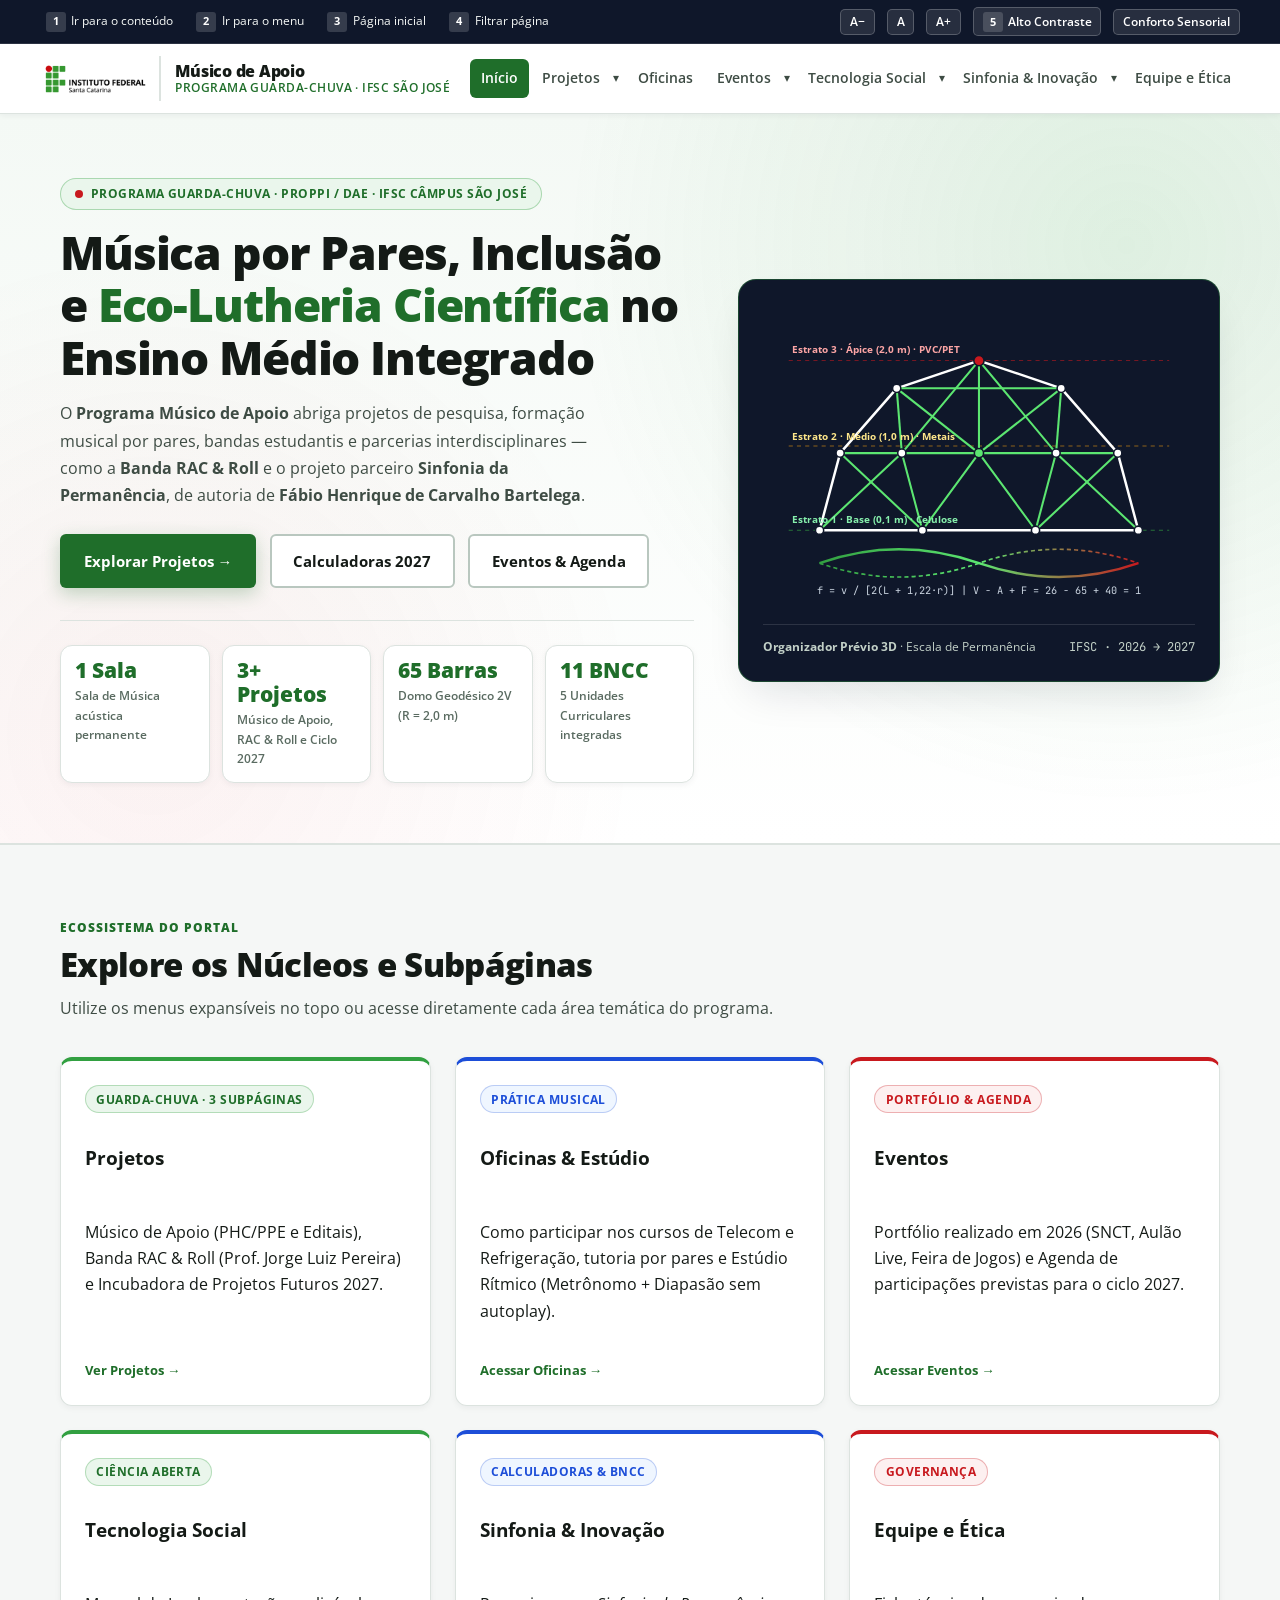
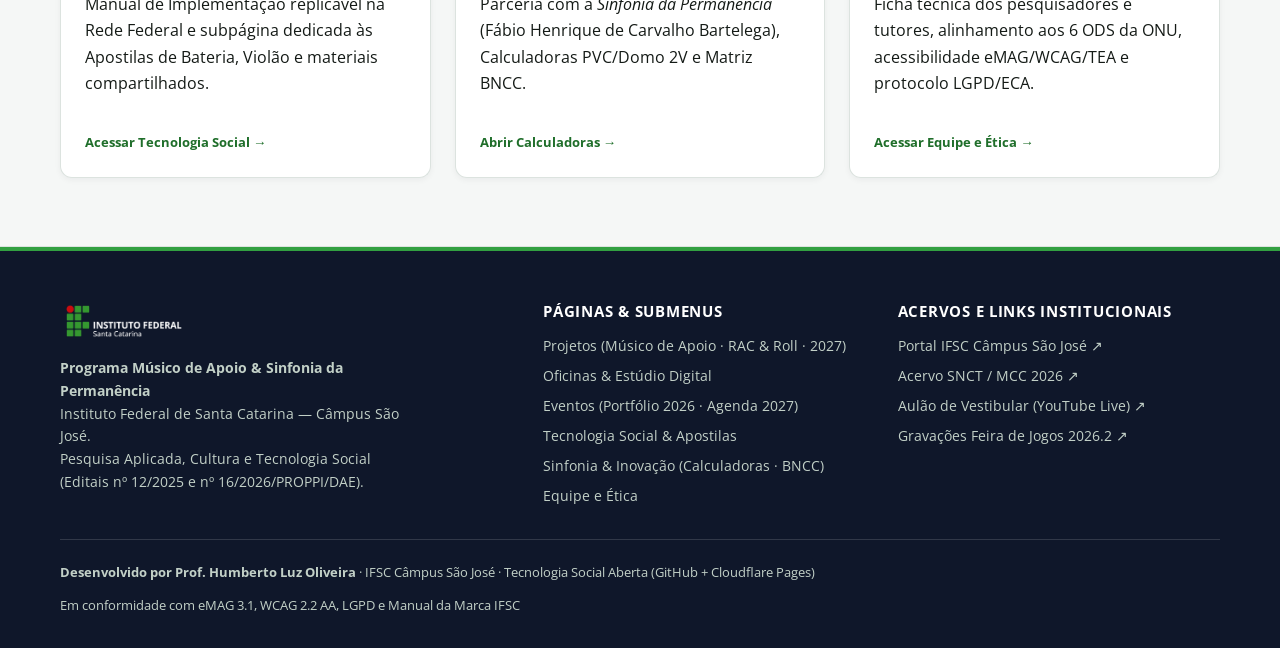
==== index.html @ 7d4e24f7 "feat: versao inicial v3.1 do portal Programa Musico de Apoio e Sinfonia da Permanencia (12 paginas)" ====
<!DOCTYPE html>
<html lang="pt-BR">
<head>
  <meta charset="UTF-8">
  <meta name="viewport" content="width=device-width, initial-scale=1.0">
  <title>Início | Programa Músico de Apoio — IFSC São José</title>
  <meta name="description" content="Portal guarda-chuva do Programa Músico de Apoio, Banda RAC & Roll e Sinfonia da Permanência — IFSC Câmpus São José.">
  <link rel="preconnect" href="https://fonts.googleapis.com">
  <link rel="preconnect" href="https://fonts.gstatic.com" crossorigin>
  <link href="https://fonts.googleapis.com/css2?family=JetBrains+Mono:wght@500;700&family=Open+Sans:wght@400;600;700;800&display=swap" rel="stylesheet">
  <link rel="stylesheet" href="assets/css/style.css">
</head>
<body>

  <!-- BARRA DE ACESSIBILIDADE GOVERNAMENTAL (eMAG 3.1 / WCAG 2.2 AA / TEA) -->
  <div class="a11y-bar" role="region" aria-label="Barra de acessibilidade">
    <div class="container a11y-bar__inner">
      <ul class="a11y-shortcuts">
        <li><a href="#conteudo-principal" accesskey="1"><span class="a11y-key">1</span> Ir para o conteúdo</a></li>
        <li><a href="#menu-principal" accesskey="2"><span class="a11y-key">2</span> Ir para o menu</a></li>
        <li><a href="index.html" accesskey="3"><span class="a11y-key">3</span> Página inicial</a></li>
        <li><a href="#search-drawer" id="trigger-search" accesskey="4"><span class="a11y-key">4</span> Filtrar página</a></li>
      </ul>
      <div class="a11y-controls" role="group" aria-label="Controles visuais e sensoriais">
        <button type="button" class="a11y-btn" id="btn-font-dec" title="Diminuir tamanho da fonte" aria-label="Diminuir tamanho da fonte">A−</button>
        <button type="button" class="a11y-btn" id="btn-font-reset" title="Restaurar tamanho padrão da fonte" aria-label="Restaurar tamanho da fonte">A</button>
        <button type="button" class="a11y-btn" id="btn-font-inc" title="Aumentar tamanho da fonte" aria-label="Aumentar tamanho da fonte">A+</button>
        <button type="button" class="a11y-btn" id="btn-contrast" accesskey="5" aria-pressed="false" title="Alternar modo de alto contraste (Alt + 5)">
          <span class="a11y-key">5</span> Alto Contraste
        </button>
        <button type="button" class="a11y-btn" id="btn-motion" aria-pressed="false" title="Reduzir animações para conforto sensorial">
          Conforto Sensorial
        </button>
      </div>
    </div>
  </div>

  <!-- CABEÇALHO INSTITUCIONAL & MENU PRINCIPAL EXPANSÍVEL -->
  <header class="site-header" role="banner">
    <div class="container site-header__inner">
      <a href="index.html" class="brand-group" aria-label="IFSC Câmpus São José — Início do Portal Músico de Apoio">
        <div class="brand-logo-wrap">
          <img src="assets/img/ifsc-horizontal-cor.png" alt="Instituto Federal de Santa Catarina — IFSC" class="brand-logo logo-light" width="111" height="38">
          <img src="assets/img/ifsc-horizontal-branco.png" alt="Instituto Federal de Santa Catarina — IFSC" class="brand-logo logo-dark" width="111" height="38">
        </div>
        <div class="brand-text">
          <span class="brand-title">Músico de Apoio</span>
          <span class="brand-subtitle">Programa Guarda-Chuva · IFSC São José</span>
        </div>
      </a>

      <button type="button" class="nav-toggle" id="nav-toggle" aria-expanded="false" aria-controls="menu-principal">
        ☰ Menu
      </button>

      <nav class="main-nav" id="menu-principal" aria-label="Navegação principal do portal">
        <ul class="nav-list">
          <li class="nav-item"><a class="nav-link active" href="index.html" aria-current="page">Início</a></li>
          <li class="nav-item nav-item--has-sub">
            <a class="nav-link" href="projeto.html">Projetos</a>
            <button type="button" class="nav-caret-btn" aria-expanded="false" aria-label="Expandir submenu de Projetos">▾</button>
            <ul class="dropdown-menu" aria-label="Submenu de Projetos">
              <li><a class="dropdown-link" href="projeto.html">Músico de Apoio (Base &amp; Editais)<small>Metodologia PHC/PPE, Sala de Música e ciclos PROPPI/DAE</small></a></li>
              <li><a class="dropdown-link" href="projeto-rac-and-roll.html">Banda RAC &amp; Roll<small>Projeto musical organizado pelo Prof. Jorge Luiz Pereira</small></a></li>
              <li><a class="dropdown-link" href="projetos-futuros.html">Projetos Futuros · Ciclo 2027<small>Incubadora de novas iniciativas e oficinas em planejamento</small></a></li>
            </ul>
          </li>
          <li class="nav-item"><a class="nav-link" href="oficinas.html">Oficinas</a></li>
          <li class="nav-item nav-item--has-sub">
            <a class="nav-link" href="eventos.html">Eventos</a>
            <button type="button" class="nav-caret-btn" aria-expanded="false" aria-label="Expandir submenu de Eventos">▾</button>
            <ul class="dropdown-menu" aria-label="Submenu de Eventos">
              <li><a class="dropdown-link" href="eventos.html">Portfólio 2026 (Realizados)<small>SNCT/MCC, Aulão de Vestibular Live e Feira de Jogos</small></a></li>
              <li><a class="dropdown-link" href="eventos-2027.html">Agenda &amp; Eventos 2027<small>Calendário anual de apresentações e participações previstas</small></a></li>
            </ul>
          </li>
          <li class="nav-item nav-item--has-sub">
            <a class="nav-link" href="tecnologia-social.html">Tecnologia Social</a>
            <button type="button" class="nav-caret-btn" aria-expanded="false" aria-label="Expandir submenu de Tecnologia Social">▾</button>
            <ul class="dropdown-menu" aria-label="Submenu de Tecnologia Social">
              <li><a class="dropdown-link" href="tecnologia-social.html">Manual &amp; Replicabilidade<small>Guia de implantação na Rede Federal e ciência aberta</small></a></li>
              <li><a class="dropdown-link" href="apostilas.html">Apostilas &amp; Materiais Didáticos<small>Bateria, Violão (dedos-pivô) e futuras tecnologias compartilhadas</small></a></li>
            </ul>
          </li>
          <li class="nav-item nav-item--has-sub">
            <a class="nav-link" href="sinfonia-inovacao.html">Sinfonia &amp; Inovação</a>
            <button type="button" class="nav-caret-btn" aria-expanded="false" aria-label="Expandir submenu de Sinfonia &amp; Inovação">▾</button>
            <ul class="dropdown-menu" aria-label="Submenu de Sinfonia &amp; Inovação">
              <li><a class="dropdown-link" href="sinfonia-inovacao.html">Calculadoras Científicas (PVC &amp; Domo 2V)<small>Eco-Lutheria e Geometria Geodésica 100% no navegador</small></a></li>
              <li><a class="dropdown-link" href="sinfonia-bncc.html">Matriz BNCC &amp; 7 Encontros<small>5 Unidades Curriculares, 11 habilidades e trilha didática</small></a></li>
            </ul>
          </li>
          <li class="nav-item"><a class="nav-link" href="equipe.html">Equipe e Ética</a></li>
        </ul>
      </nav>
    </div>

    <div class="search-drawer" id="search-drawer" hidden>
      <div class="container search-drawer__inner">
        <label for="site-search-input" class="sr-only">Filtrar conteúdos nesta página</label>
        <input type="search" id="site-search-input" class="search-input" placeholder="Filtrar conteúdos desta página (ex.: RAC &amp; Roll, BNCC, Domo, Tubofone, SNCT, ODS)...">
        <span class="search-results-count" id="search-results-count" aria-live="polite">Digite para filtrar</span>
        <button type="button" class="btn btn-secondary btn-sm" id="search-close">Fechar</button>
      </div>
    </div>
  </header>

  <main id="conteudo-principal" tabindex="-1">
    <section class="hero" id="inicio" aria-labelledby="hero-heading">
      <div class="container hero__grid">
        <div>
          <div class="eyebrow">
            <span class="eyebrow-dot" aria-hidden="true"></span>
            Programa Guarda-Chuva · PROPPI / DAE · IFSC Câmpus São José
          </div>
          <h1 id="hero-heading">
            Música por Pares, Inclusão e <span class="highlight">Eco-Lutheria Científica</span> no Ensino Médio Integrado
          </h1>
          <p class="hero__lead">
            O <strong>Programa Músico de Apoio</strong> abriga projetos de pesquisa, formação musical por pares, bandas estudantis e parcerias interdisciplinares — como a <strong>Banda RAC &amp; Roll</strong> e o projeto parceiro <strong>Sinfonia da Permanência</strong>, de autoria de <strong>Fábio Henrique de Carvalho Bartelega</strong>.
          </p>
          <div class="hero__actions">
            <a href="projeto.html" class="btn btn-primary">Explorar Projetos →</a>
            <a href="sinfonia-inovacao.html" class="btn btn-secondary">Calculadoras 2027</a>
            <a href="eventos.html" class="btn btn-secondary">Eventos &amp; Agenda</a>
          </div>

          <div class="hero__metrics" aria-label="Principais indicadores do programa">
            <div class="metric-item"><span class="metric-value">1 Sala</span><span class="metric-label">Sala de Música acústica permanente</span></div>
            <div class="metric-item"><span class="metric-value">3+ Projetos</span><span class="metric-label">Músico de Apoio, RAC &amp; Roll e Ciclo 2027</span></div>
            <div class="metric-item"><span class="metric-value">65 Barras</span><span class="metric-label">Domo Geodésico 2V (R = 2,0 m)</span></div>
            <div class="metric-item"><span class="metric-value">11 BNCC</span><span class="metric-label">5 Unidades Curriculares integradas</span></div>
          </div>
        </div>

        <aside class="hero-visual" aria-label="Esquema visual do Domo Geodésico 2V e ondas acústicas">
          <svg viewBox="0 0 420 290" role="img" aria-labelledby="svg-hero-title svg-hero-desc" width="100%">
            <title id="svg-hero-title">Esquema do Domo Geodésico 2V e Ressonância Acústica</title>
            <desc id="svg-hero-desc">Diagrama de um domo geodésico hemisférico de frequência 2V com três níveis de altura ecológica sobreposto a ondas estacionárias de um tubofone aberto.</desc>
            <defs>
              <linearGradient id="waveGrad" x1="0" y1="0" x2="1" y2="0">
                <stop offset="0%" stop-color="#32A041"/><stop offset="50%" stop-color="#5CE671"/><stop offset="100%" stop-color="#C8191E"/>
              </linearGradient>
            </defs>
            <line x1="25" y1="55" x2="395" y2="55" stroke="#C8191E" stroke-dasharray="4 4" stroke-opacity="0.55"/>
            <line x1="25" y1="138" x2="395" y2="138" stroke="#F59E0B" stroke-dasharray="4 4" stroke-opacity="0.55"/>
            <line x1="25" y1="220" x2="395" y2="220" stroke="#32A041" stroke-dasharray="4 4" stroke-opacity="0.65"/>
            <g stroke="#5CE671" stroke-width="2" fill="none" stroke-linejoin="round">
              <polyline points="55,220 75,145 130,82 210,55 290,82 345,145 365,220" stroke="#FFFFFF" stroke-width="2.4"/>
              <line x1="55" y1="220" x2="365" y2="220" stroke="#FFFFFF" stroke-width="2.4"/>
              <polyline points="55,220 135,145 210,55 285,145 365,220"/>
              <polyline points="75,145 155,220 210,145 265,220 345,145"/>
              <line x1="75" y1="145" x2="345" y2="145"/><line x1="130" y1="82" x2="290" y2="82"/>
              <line x1="130" y1="82" x2="135" y2="145"/><line x1="290" y1="82" x2="285" y2="145"/>
              <line x1="130" y1="82" x2="210" y2="145"/><line x1="290" y1="82" x2="210" y2="145"/>
              <line x1="135" y1="145" x2="155" y2="220"/><line x1="285" y1="145" x2="265" y2="220"/>
              <line x1="210" y1="55" x2="210" y2="145"/>
            </g>
            <g fill="#FFFFFF" stroke="#0F172A" stroke-width="1.5">
              <circle cx="210" cy="55" r="5" fill="#C8191E"/>
              <circle cx="130" cy="82" r="4"/><circle cx="290" cy="82" r="4"/>
              <circle cx="75" cy="145" r="4"/><circle cx="135" cy="145" r="4"/>
              <circle cx="210" cy="145" r="4.5" fill="#5CE671"/>
              <circle cx="285" cy="145" r="4"/><circle cx="345" cy="145" r="4"/>
              <circle cx="55" cy="220" r="4"/><circle cx="155" cy="220" r="4"/>
              <circle cx="265" cy="220" r="4"/><circle cx="365" cy="220" r="4"/>
            </g>
            <path d="M 55 252 Q 132 225, 210 252 T 365 252" fill="none" stroke="url(#waveGrad)" stroke-width="2.5"/>
            <path d="M 55 252 Q 132 279, 210 252 T 365 252" fill="none" stroke="url(#waveGrad)" stroke-width="1.6" stroke-dasharray="4 3"/>
            <text x="28" y="48" fill="#FCA5A5" font-size="10" font-family="Open Sans, sans-serif" font-weight="700">Estrato 3 · Ápice (2,0 m) · PVC/PET</text>
            <text x="28" y="132" fill="#FDE68A" font-size="10" font-family="Open Sans, sans-serif" font-weight="700">Estrato 2 · Médio (1,0 m) · Metais</text>
            <text x="28" y="213" fill="#86EFAC" font-size="10" font-family="Open Sans, sans-serif" font-weight="700">Estrato 1 · Base (0,1 m) · Celulose</text>
            <text x="210" y="282" text-anchor="middle" fill="#CBD5E1" font-size="10" font-family="JetBrains Mono, monospace">f = v / [2(L + 1,22·r)]  |  V − A + F = 26 − 65 + 40 = 1</text>
          </svg>
          <div class="hero-visual__caption">
            <span><strong>Organizador Prévio 3D</strong> · Escala de Permanência</span>
            <span class="mono">IFSC · 2026 → 2027</span>
          </div>
        </aside>
      </div>
    </section>

    <section class="section section--alt" aria-labelledby="hub-heading">
      <div class="container">
        <header class="section-header">
          <span class="section-tag">Ecossistema do Portal</span>
          <h2 id="hub-heading">Explore os Núcleos e Subpáginas</h2>
          <p>Utilize os menus expansíveis no topo ou acesse diretamente cada área temática do programa.</p>
        </header>

        <div class="grid-3">
          <a href="projeto.html" class="hub-card card--accent-green" data-searchable>
            <span class="pill">Guarda-Chuva · 3 Subpáginas</span>
            <h3>Projetos</h3>
            <p>Músico de Apoio (PHC/PPE e Editais), Banda RAC &amp; Roll (Prof. Jorge Luiz Pereira) e Incubadora de Projetos Futuros 2027.</p>
            <span class="hub-card__cta">Ver Projetos →</span>
          </a>

          <a href="oficinas.html" class="hub-card card--accent-blue" data-searchable>
            <span class="pill pill--blue">Prática Musical</span>
            <h3>Oficinas &amp; Estúdio</h3>
            <p>Como participar nos cursos de Telecom e Refrigeração, tutoria por pares e Estúdio Rítmico (Metrônomo + Diapasão sem autoplay).</p>
            <span class="hub-card__cta">Acessar Oficinas →</span>
          </a>

          <a href="eventos.html" class="hub-card card--accent-red" data-searchable>
            <span class="pill pill--red">Portfólio &amp; Agenda</span>
            <h3>Eventos</h3>
            <p>Portfólio realizado em 2026 (SNCT, Aulão Live, Feira de Jogos) e Agenda de participações previstas para o ciclo 2027.</p>
            <span class="hub-card__cta">Acessar Eventos →</span>
          </a>

          <a href="tecnologia-social.html" class="hub-card card--accent-green" data-searchable>
            <span class="pill">Ciência Aberta</span>
            <h3>Tecnologia Social</h3>
            <p>Manual de Implementação replicável na Rede Federal e subpágina dedicada às Apostilas de Bateria, Violão e materiais compartilhados.</p>
            <span class="hub-card__cta">Acessar Tecnologia Social →</span>
          </a>

          <a href="sinfonia-inovacao.html" class="hub-card card--accent-blue" data-searchable>
            <span class="pill pill--blue">Calculadoras &amp; BNCC</span>
            <h3>Sinfonia &amp; Inovação</h3>
            <p>Parceria com a <em>Sinfonia da Permanência</em> (Fábio Henrique de Carvalho Bartelega), Calculadoras PVC/Domo 2V e Matriz BNCC.</p>
            <span class="hub-card__cta">Abrir Calculadoras →</span>
          </a>

          <a href="equipe.html" class="hub-card card--accent-red" data-searchable>
            <span class="pill pill--red">Governança</span>
            <h3>Equipe e Ética</h3>
            <p>Ficha técnica dos pesquisadores e tutores, alinhamento aos 6 ODS da ONU, acessibilidade eMAG/WCAG/TEA e protocolo LGPD/ECA.</p>
            <span class="hub-card__cta">Acessar Equipe e Ética →</span>
          </a>
        </div>
      </div>
    </section>
  </main>

  <!-- RODAPÉ INSTITUCIONAL -->
  <footer class="site-footer" role="contentinfo">
    <div class="container">
      <div class="footer-grid">
        <div>
          <img src="assets/img/ifsc-horizontal-branco.png" alt="Instituto Federal de Santa Catarina — IFSC" class="footer-logo" width="128" height="44">
          <p style="font-size:0.86rem;color:var(--text-on-dark-muted);margin:0;max-width:44ch;">
            <strong>Programa Músico de Apoio &amp; Sinfonia da Permanência</strong><br>
            Instituto Federal de Santa Catarina — Câmpus São José.<br>
            Pesquisa Aplicada, Cultura e Tecnologia Social (Editais nº 12/2025 e nº 16/2026/PROPPI/DAE).
          </p>
        </div>

        <div>
          <h3>Páginas &amp; Submenus</h3>
          <ul class="footer-links">
            <li><a href="projeto.html">Projetos (Músico de Apoio · RAC &amp; Roll · 2027)</a></li>
            <li><a href="oficinas.html">Oficinas &amp; Estúdio Digital</a></li>
            <li><a href="eventos.html">Eventos (Portfólio 2026 · Agenda 2027)</a></li>
            <li><a href="tecnologia-social.html">Tecnologia Social &amp; Apostilas</a></li>
            <li><a href="sinfonia-inovacao.html">Sinfonia &amp; Inovação (Calculadoras · BNCC)</a></li>
            <li><a href="equipe.html">Equipe e Ética</a></li>
          </ul>
        </div>

        <div>
          <h3>Acervos e Links Institucionais</h3>
          <ul class="footer-links">
            <li><a href="https://www.ifsc.edu.br/web/campus-sao-jose" target="_blank" rel="noopener noreferrer">Portal IFSC Câmpus São José ↗</a></li>
            <li><a href="https://drive.google.com/drive/folders/19b-qqgw5ElqcGSa6ewLfSHoE83AjjyEx?usp=sharing" target="_blank" rel="noopener noreferrer">Acervo SNCT / MCC 2026 ↗</a></li>
            <li><a href="https://www.youtube.com/live/t1BAm_mXt-0" target="_blank" rel="noopener noreferrer">Aulão de Vestibular (YouTube Live) ↗</a></li>
            <li><a href="https://drive.google.com/drive/folders/1a1DQWz-fpDmJqDzLh6jj91_zjrW52owD?usp=drive_link" target="_blank" rel="noopener noreferrer">Gravações Feira de Jogos 2026.2 ↗</a></li>
          </ul>
        </div>
      </div>

      <div class="footer-bottom">
        <span><strong>Desenvolvido por Prof. Humberto Luz Oliveira</strong> · IFSC Câmpus São José · Tecnologia Social Aberta (GitHub + Cloudflare Pages)</span>
        <span>Em conformidade com eMAG 3.1, WCAG 2.2 AA, LGPD e Manual da Marca IFSC</span>
      </div>
    </div>
  </footer>

  <!-- VLibras Widget Oficial do Governo Federal -->
  <div vw class="enabled">
    <div vw-access-button class="active"></div>
    <div vw-plugin-wrapper>
      <div class="vw-plugin-top-wrapper"></div>
    </div>
  </div>
  <script src="https://vlibras.gov.br/app/vlibras-plugin.js"></script>
  <script>if (window.VLibras) { new window.VLibras.Widget('https://vlibras.gov.br/app'); }</script>

  <script src="assets/js/main.js"></script>
</body>
</html>
---- assets/css/style.css ----
/* ==========================================================================
   PORTAL MÚSICO DE APOIO & SINFONIA DA PERMANÊNCIA — IFSC CÂMPUS SÃO JOSÉ
   Design System Oficial (Manual da Marca IFSC 2017 · eMAG 3.1 · WCAG 2.2 AA)
   ========================================================================== */

:root {
  /* Paleta Institucional IFSC */
  --ifsc-verde: #32A041;          /* rgb(50, 160, 65) - Primária oficial */
  --ifsc-verde-escuro: #1F6E2A;   /* Contraste >= 5.9:1 sobre branco (WCAG AA) */
  --ifsc-verde-profundo: #123F19; /* Fundos editoriais profundos */
  --ifsc-verde-suave: #EAF6EC;    /* Superfícies suaves */
  --ifsc-vermelho: #C8191E;       /* rgb(200, 25, 30) - Ponto focal oficial */
  --ifsc-vermelho-suave: #FDF0F0;

  /* Neutros Editoriais */
  --bg-page: #FFFFFF;
  --bg-subtle: #F5F7F6;
  --bg-card: #FFFFFF;
  --bg-dark: #0F172A;
  --bg-dark-elevated: #1E293B;
  --border-color: #DCE3DF;
  --border-strong: #B9C7BF;

  /* Tipografia */
  --text-main: #141A16;
  --text-secondary: #3E4C44;
  --text-muted: #5A6B61;
  --text-on-dark: #F4F7F5;
  --text-on-dark-muted: #C2D0C7;

  /* Semântica (sempre acompanhada de ícone + rótulo textual) */
  --accent-blue: #1D4ED8;
  --accent-blue-soft: #EFF6FF;
  --accent-amber: #B45309;
  --accent-amber-soft: #FFFBEB;

  /* Tipografia e Ritmo */
  --font-sans: 'Open Sans', -apple-system, BlinkMacSystemFont, 'Segoe UI', Roboto, sans-serif;
  --font-mono: 'JetBrains Mono', ui-monospace, SFMono-Regular, Menlo, monospace;
  --font-scale: 1;

  --radius-sm: 6px;
  --radius-md: 12px;
  --radius-lg: 18px;
  --radius-pill: 9999px;

  --shadow-sm: 0 2px 6px rgba(15, 23, 42, 0.05);
  --shadow-md: 0 10px 28px -8px rgba(15, 23, 42, 0.10);
  --shadow-lg: 0 20px 44px -14px rgba(15, 23, 42, 0.14);

  --container-max: 1200px;
  --header-offset: 118px;
}

/* ==========================================================================
   MODO ALTO CONTRASTE (eMAG 3.1 / WCAG AAA)
   ========================================================================== */
html.high-contrast {
  --ifsc-verde: #00FF66;
  --ifsc-verde-escuro: #00FF66;
  --ifsc-verde-profundo: #000000;
  --ifsc-verde-suave: #111111;
  --ifsc-vermelho: #FFEB00;
  --ifsc-vermelho-suave: #1A1A00;

  --bg-page: #000000;
  --bg-subtle: #0A0A0A;
  --bg-card: #000000;
  --bg-dark: #000000;
  --bg-dark-elevated: #111111;
  --border-color: #FFFFFF;
  --border-strong: #FFEB00;

  --text-main: #FFFFFF;
  --text-secondary: #FFFFFF;
  --text-muted: #FFEB00;
  --text-on-dark: #FFFFFF;
  --text-on-dark-muted: #FFEB00;

  --accent-blue: #66D9FF;
  --accent-blue-soft: #0D1B2A;
  --accent-amber: #FFEB00;
  --accent-amber-soft: #1F1B00;

  --shadow-sm: none;
  --shadow-md: none;
  --shadow-lg: none;
}

html.high-contrast .logo-light { display: none; }
html.high-contrast .logo-dark { display: block; }
html.high-contrast a,
html.high-contrast .nav-link.active {
  text-decoration: underline;
}
html.high-contrast .btn-primary {
  background: #FFEB00;
  color: #000000;
  border: 2px solid #FFFFFF;
}
html.high-contrast .btn-secondary {
  background: #000000;
  color: #FFFFFF;
  border: 2px solid #FFEB00;
}

/* Redução de Animações (Conforto Sensorial TEA/NAPNE + prefers-reduced-motion) */
html.reduce-motion *,
html.reduce-motion *::before,
html.reduce-motion *::after {
  animation-duration: 0.001ms !important;
  animation-iteration-count: 1 !important;
  transition-duration: 0.001ms !important;
  scroll-behavior: auto !important;
}

@media (prefers-reduced-motion: reduce) {
  *, *::before, *::after {
    animation-duration: 0.001ms !important;
    animation-iteration-count: 1 !important;
    transition-duration: 0.001ms !important;
    scroll-behavior: auto !important;
  }
}

/* ==========================================================================
   BASE & RESET SEMÂNTICO
   ========================================================================== */
*, *::before, *::after {
  box-sizing: border-box;
}

html {
  font-size: calc(16px * var(--font-scale));
  scroll-behavior: smooth;
  scroll-padding-top: var(--header-offset);
}

body {
  margin: 0;
  font-family: var(--font-sans);
  background-color: var(--bg-page);
  color: var(--text-main);
  line-height: 1.65;
  -webkit-font-smoothing: antialiased;
}

img {
  max-width: 100%;
  height: auto;
  display: block;
}

a {
  color: var(--ifsc-verde-escuro);
  text-decoration-thickness: 1.5px;
  text-underline-offset: 3px;
}

a:hover {
  color: var(--ifsc-verde-profundo);
}

:focus-visible {
  outline: 3px solid var(--ifsc-vermelho);
  outline-offset: 3px;
  border-radius: 4px;
}

.sr-only {
  position: absolute;
  width: 1px;
  height: 1px;
  padding: 0;
  margin: -1px;
  overflow: hidden;
  clip: rect(0, 0, 0, 0);
  white-space: nowrap;
  border: 0;
}

.container {
  width: 100%;
  max-width: var(--container-max);
  margin: 0 auto;
  padding: 0 1.25rem;
}

.mono {
  font-family: var(--font-mono);
}

/* ==========================================================================
   1. BARRA DE ACESSIBILIDADE GOVERNAMENTAL (eMAG 3.1)
   ========================================================================== */
.a11y-bar {
  background: var(--bg-dark);
  color: var(--text-on-dark);
  font-size: 0.78rem;
  border-bottom: 1px solid rgba(255, 255, 255, 0.12);
}

.a11y-bar__inner {
  display: flex;
  flex-wrap: wrap;
  align-items: center;
  justify-content: space-between;
  gap: 0.5rem 1rem;
  padding: 0.45rem 0;
}

.a11y-shortcuts,
.a11y-controls {
  display: flex;
  flex-wrap: wrap;
  align-items: center;
  gap: 0.4rem 0.75rem;
  list-style: none;
  margin: 0;
  padding: 0;
}

.a11y-shortcuts a {
  color: var(--text-on-dark);
  text-decoration: none;
  display: inline-flex;
  align-items: center;
  gap: 0.35rem;
  padding: 0.15rem 0.35rem;
  border-radius: 4px;
}

.a11y-shortcuts a:hover {
  background: rgba(255, 255, 255, 0.12);
  color: #FFFFFF;
}

.a11y-key {
  display: inline-flex;
  align-items: center;
  justify-content: center;
  min-width: 1.25rem;
  height: 1.25rem;
  padding: 0 0.25rem;
  border-radius: 3px;
  background: rgba(255, 255, 255, 0.16);
  color: #FFFFFF;
  font-weight: 700;
  font-size: 0.7rem;
}

.a11y-btn {
  background: rgba(255, 255, 255, 0.1);
  color: #FFFFFF;
  border: 1px solid rgba(255, 255, 255, 0.22);
  border-radius: 5px;
  padding: 0.22rem 0.55rem;
  font-family: inherit;
  font-size: 0.75rem;
  font-weight: 600;
  cursor: pointer;
  display: inline-flex;
  align-items: center;
  gap: 0.3rem;
  transition: background 0.2s ease, border-color 0.2s ease;
}

.a11y-btn:hover,
.a11y-btn[aria-pressed="true"] {
  background: var(--ifsc-verde);
  border-color: #FFFFFF;
  color: #FFFFFF;
}

html.high-contrast .a11y-btn[aria-pressed="true"] {
  background: #FFEB00;
  color: #000000;
}

/* ==========================================================================
   2. HEADER INSTITUCIONAL & NAVEGAÇÃO PRINCIPAL
   ========================================================================== */
.site-header {
  position: sticky;
  top: 0;
  z-index: 1000;
  background: rgba(255, 255, 255, 0.96);
  backdrop-filter: blur(12px);
  border-bottom: 1px solid var(--border-color);
  box-shadow: var(--shadow-sm);
}

html.high-contrast .site-header {
  background: #000000;
  border-bottom: 2px solid #FFFFFF;
}

.site-header__inner {
  display: flex;
  align-items: center;
  justify-content: space-between;
  gap: 1.25rem;
  padding: 0.75rem 0;
}

.brand-group {
  display: flex;
  align-items: center;
  gap: 0.9rem;
  text-decoration: none;
  color: var(--text-main);
  flex-shrink: 0;
}

.brand-logo-wrap {
  /* Margem de segurança conforme Manual da Marca IFSC */
  padding: 0.2rem 0.5rem 0.2rem 0;
  border-right: 2px solid var(--border-color);
}

.brand-logo {
  height: 38px;
  width: auto;
}

.logo-dark { display: none; }

.brand-text {
  display: flex;
  flex-direction: column;
  line-height: 1.2;
}

.brand-title {
  font-size: 1.02rem;
  font-weight: 800;
  color: var(--text-main);
  letter-spacing: -0.015em;
}

.brand-subtitle {
  font-size: 0.72rem;
  font-weight: 600;
  color: var(--ifsc-verde-escuro);
  text-transform: uppercase;
  letter-spacing: 0.04em;
}

.nav-toggle {
  display: none;
  background: var(--bg-subtle);
  border: 1px solid var(--border-strong);
  color: var(--text-main);
  border-radius: var(--radius-sm);
  padding: 0.45rem 0.7rem;
  font-size: 0.85rem;
  font-weight: 700;
  cursor: pointer;
  align-items: center;
  gap: 0.4rem;
}

.main-nav {
  display: flex;
  align-items: center;
}

.nav-list {
  display: flex;
  align-items: center;
  gap: 0.15rem;
  list-style: none;
  margin: 0;
  padding: 0;
}

.nav-item {
  position: relative;
}

.nav-item--has-sub {
  display: inline-flex;
  align-items: center;
}

.nav-link {
  display: inline-flex;
  align-items: center;
  gap: 0.3rem;
  padding: 0.5rem 0.68rem;
  border-radius: var(--radius-sm);
  font-size: 0.85rem;
  font-weight: 600;
  color: var(--text-secondary);
  text-decoration: none;
  transition: background 0.18s ease, color 0.18s ease;
  white-space: nowrap;
}

.nav-link:hover {
  background: var(--ifsc-verde-suave);
  color: var(--ifsc-verde-escuro);
}

.nav-link.active {
  background: var(--ifsc-verde-escuro);
  color: #FFFFFF;
}

.nav-caret-btn {
  background: transparent;
  border: 0;
  color: var(--text-secondary);
  padding: 0.42rem 0.32rem;
  margin-left: -0.2rem;
  border-radius: var(--radius-sm);
  cursor: pointer;
  font-size: 0.72rem;
  line-height: 1;
  display: inline-flex;
  align-items: center;
  justify-content: center;
  transition: background 0.18s ease, transform 0.18s ease, color 0.18s ease;
}

.nav-caret-btn:hover {
  background: var(--ifsc-verde-suave);
  color: var(--ifsc-verde-escuro);
}

.nav-item.open > .nav-caret-btn {
  transform: rotate(180deg);
}

.dropdown-menu {
  position: absolute;
  top: calc(100% + 4px);
  left: 0;
  min-width: 265px;
  list-style: none;
  margin: 0;
  padding: 0.45rem;
  background: var(--bg-card);
  border: 1px solid var(--border-strong);
  border-top: 3px solid var(--ifsc-verde);
  border-radius: var(--radius-md);
  box-shadow: var(--shadow-lg);
  z-index: 1100;
  opacity: 0;
  visibility: hidden;
  transform: translateY(6px);
  transition: opacity 0.16s ease, transform 0.16s ease, visibility 0.16s ease;
}

/* Ponte invisível evita que o menu feche ao mover o mouse do link até o dropdown */
.dropdown-menu::before {
  content: "";
  position: absolute;
  top: -10px;
  left: 0;
  right: 0;
  height: 10px;
}

.nav-item--has-sub:hover > .dropdown-menu,
.nav-item--has-sub:focus-within > .dropdown-menu,
.nav-item--has-sub.open > .dropdown-menu {
  opacity: 1;
  visibility: visible;
  transform: translateY(0);
}

.dropdown-link {
  display: flex;
  flex-direction: column;
  gap: 0.1rem;
  padding: 0.58rem 0.75rem;
  border-radius: var(--radius-sm);
  text-decoration: none;
  color: var(--text-main);
  font-size: 0.84rem;
  font-weight: 700;
  transition: background 0.15s ease, color 0.15s ease;
}

.dropdown-link small {
  font-size: 0.72rem;
  font-weight: 500;
  color: var(--text-muted);
}

.dropdown-link:hover {
  background: var(--ifsc-verde-suave);
  color: var(--ifsc-verde-escuro);
}

.dropdown-link.active {
  background: var(--ifsc-verde-suave);
  color: var(--ifsc-verde-escuro);
  border-left: 3px solid var(--ifsc-verde-escuro);
}

html.high-contrast .dropdown-menu {
  background: #000000;
  border: 2px solid #FFEB00;
}

html.high-contrast .dropdown-link.active {
  background: #1A1A00;
  color: #FFEB00;
  border-left-color: #FFEB00;
}

/* Barra de Busca Rápida (Alt + 4) */
.search-drawer {
  background: var(--bg-subtle);
  border-top: 1px solid var(--border-color);
  padding: 0.7rem 0;
}

.search-drawer[hidden] {
  display: none;
}

.search-drawer__inner {
  display: flex;
  align-items: center;
  gap: 0.75rem;
}

.search-input {
  flex: 1;
  padding: 0.55rem 0.9rem;
  border: 1.5px solid var(--border-strong);
  border-radius: var(--radius-sm);
  font-family: inherit;
  font-size: 0.9rem;
  background: var(--bg-card);
  color: var(--text-main);
}

.search-results-count {
  font-size: 0.8rem;
  font-weight: 600;
  color: var(--text-muted);
  white-space: nowrap;
}

/* ==========================================================================
   3. HERO EDITORIAL (INÍCIO)
   ========================================================================== */
.hero {
  position: relative;
  overflow: hidden;
  padding: 4rem 0 3.75rem;
  background:
    radial-gradient(circle at 88% 18%, rgba(50, 160, 65, 0.12), transparent 44%),
    radial-gradient(circle at 12% 85%, rgba(200, 25, 30, 0.06), transparent 38%),
    linear-gradient(180deg, #F4F9F5 0%, #FFFFFF 100%);
  border-bottom: 1px solid var(--border-color);
}

html.high-contrast .hero {
  background: #000000;
}

.hero__grid {
  display: grid;
  grid-template-columns: 1.25fr 0.95fr;
  gap: 2.75rem;
  align-items: center;
}

.eyebrow {
  display: inline-flex;
  align-items: center;
  gap: 0.5rem;
  padding: 0.32rem 0.85rem;
  border-radius: var(--radius-pill);
  background: var(--ifsc-verde-suave);
  border: 1px solid rgba(50, 160, 65, 0.35);
  color: var(--ifsc-verde-escuro);
  font-size: 0.76rem;
  font-weight: 700;
  letter-spacing: 0.04em;
  text-transform: uppercase;
  margin-bottom: 1rem;
}

.eyebrow-dot {
  width: 8px;
  height: 8px;
  border-radius: 50%;
  background: var(--ifsc-vermelho);
  flex-shrink: 0;
}

.hero h1 {
  margin: 0 0 1rem;
  font-size: clamp(1.9rem, 3.6vw, 2.85rem);
  font-weight: 800;
  line-height: 1.15;
  letter-spacing: -0.025em;
  color: var(--text-main);
}

.hero h1 .highlight {
  color: var(--ifsc-verde-escuro);
}

.hero__lead {
  font-size: 1.03rem;
  color: var(--text-secondary);
  margin: 0 0 1.65rem;
  max-width: 60ch;
}

.hero__actions {
  display: flex;
  flex-wrap: wrap;
  gap: 0.85rem;
  margin-bottom: 2rem;
}

/* Botões Padrão */
.btn {
  display: inline-flex;
  align-items: center;
  justify-content: center;
  gap: 0.5rem;
  padding: 0.78rem 1.35rem;
  border-radius: var(--radius-sm);
  font-family: inherit;
  font-size: 0.92rem;
  font-weight: 700;
  text-decoration: none;
  cursor: pointer;
  border: 2px solid transparent;
  transition: transform 0.16s ease, box-shadow 0.16s ease, background 0.16s ease;
}

.btn:hover {
  transform: translateY(-1px);
}

.btn-primary {
  background: var(--ifsc-verde-escuro);
  color: #FFFFFF;
  box-shadow: 0 6px 18px rgba(31, 110, 42, 0.25);
}

.btn-primary:hover {
  background: var(--ifsc-verde-profundo);
  color: #FFFFFF;
}

.btn-secondary {
  background: var(--bg-card);
  color: var(--text-main);
  border-color: var(--border-strong);
}

.btn-secondary:hover {
  border-color: var(--ifsc-verde-escuro);
  color: var(--ifsc-verde-escuro);
  background: var(--ifsc-verde-suave);
}

.btn-accent {
  background: var(--ifsc-vermelho);
  color: #FFFFFF;
}

.btn-accent:hover {
  background: #A01217;
  color: #FFFFFF;
}

.btn-sm {
  padding: 0.48rem 0.9rem;
  font-size: 0.82rem;
}

/* KPI Strip no Hero */
.hero__metrics {
  display: grid;
  grid-template-columns: repeat(4, 1fr);
  gap: 0.75rem;
  padding-top: 1.5rem;
  border-top: 1px solid var(--border-color);
}

.metric-item {
  background: var(--bg-card);
  border: 1px solid var(--border-color);
  border-radius: var(--radius-md);
  padding: 0.85rem 0.9rem;
  box-shadow: var(--shadow-sm);
}

.metric-value {
  display: block;
  font-size: 1.3rem;
  font-weight: 800;
  color: var(--ifsc-verde-escuro);
  line-height: 1.15;
}

.metric-label {
  display: block;
  font-size: 0.74rem;
  font-weight: 600;
  color: var(--text-muted);
  margin-top: 0.2rem;
}

/* Visual Card do Hero (Domo 2V + Ondas Acústicas) */
.hero-visual {
  background: var(--bg-dark);
  color: var(--text-on-dark);
  border-radius: var(--radius-lg);
  padding: 1.5rem;
  border: 1px solid rgba(50, 160, 65, 0.35);
  box-shadow: var(--shadow-lg);
}

.hero-visual__caption {
  display: flex;
  justify-content: space-between;
  align-items: center;
  gap: 0.5rem;
  font-size: 0.76rem;
  color: var(--text-on-dark-muted);
  margin-top: 0.85rem;
  padding-top: 0.75rem;
  border-top: 1px solid rgba(255, 255, 255, 0.12);
}

/* ==========================================================================
   3B. CABEÇALHO DE SUBPÁGINA (ESTILO MULTIPÁGINA), BREADCRUMB E PAGER
   ========================================================================== */
.page-hero {
  background:
    radial-gradient(circle at 90% 20%, rgba(50, 160, 65, 0.14), transparent 48%),
    linear-gradient(180deg, #F3F8F4 0%, #FFFFFF 100%);
  border-bottom: 1px solid var(--border-color);
  padding: 2.35rem 0 2rem;
}

html.high-contrast .page-hero {
  background: #000000;
}

.breadcrumb {
  display: flex;
  flex-wrap: wrap;
  align-items: center;
  gap: 0.4rem;
  list-style: none;
  margin: 0 0 0.75rem;
  padding: 0;
  font-size: 0.8rem;
  font-weight: 600;
  color: var(--text-muted);
}

.breadcrumb a {
  color: var(--ifsc-verde-escuro);
  text-decoration: none;
}

.breadcrumb a:hover {
  text-decoration: underline;
}

.page-hero h1 {
  margin: 0 0 0.55rem;
  font-size: clamp(1.6rem, 3vw, 2.3rem);
  font-weight: 800;
  line-height: 1.18;
  letter-spacing: -0.02em;
  color: var(--text-main);
}

.page-hero p {
  margin: 0;
  max-width: 72ch;
  font-size: 0.98rem;
  color: var(--text-secondary);
}

/* Cards de Navegação Rápida na Home */
.hub-card {
  background: var(--bg-card);
  border: 1px solid var(--border-color);
  border-radius: var(--radius-md);
  padding: 1.5rem;
  text-decoration: none;
  color: inherit;
  display: flex;
  flex-direction: column;
  gap: 0.65rem;
  box-shadow: var(--shadow-sm);
  transition: transform 0.18s ease, box-shadow 0.18s ease, border-color 0.18s ease;
}

.hub-card:hover {
  transform: translateY(-3px);
  border-color: var(--ifsc-verde);
  box-shadow: var(--shadow-md);
  color: inherit;
}

.hub-card__cta {
  margin-top: auto;
  padding-top: 0.5rem;
  font-size: 0.84rem;
  font-weight: 700;
  color: var(--ifsc-verde-escuro);
}

/* Navegação Anterior / Próxima no rodapé de cada subpágina */
.page-pager {
  display: flex;
  flex-wrap: wrap;
  justify-content: space-between;
  gap: 1rem;
  padding: 1.75rem 0 0.5rem;
  margin-top: 2.5rem;
  border-top: 1px solid var(--border-color);
}

.pager-link {
  display: inline-flex;
  flex-direction: column;
  gap: 0.15rem;
  padding: 0.75rem 1.1rem;
  border-radius: var(--radius-sm);
  border: 1px solid var(--border-color);
  background: var(--bg-card);
  text-decoration: none;
  min-width: 210px;
  transition: border-color 0.18s ease, background 0.18s ease;
}

.pager-link:hover {
  border-color: var(--ifsc-verde);
  background: var(--ifsc-verde-suave);
}

.pager-link--next {
  text-align: right;
  margin-left: auto;
}

.pager-dir {
  font-size: 0.72rem;
  font-weight: 700;
  text-transform: uppercase;
  letter-spacing: 0.05em;
  color: var(--text-muted);
}

.pager-title {
  font-size: 0.94rem;
  font-weight: 800;
  color: var(--ifsc-verde-escuro);
}

/* ==========================================================================
   4. SEÇÕES GERAIS E CABEÇALHOS EDITORIAIS
   ========================================================================== */
.section {
  padding: 4.25rem 0;
}

.section--alt {
  background: var(--bg-subtle);
  border-top: 1px solid var(--border-color);
  border-bottom: 1px solid var(--border-color);
}

.section-header {
  max-width: 780px;
  margin-bottom: 2.25rem;
}

.section-tag {
  display: inline-block;
  font-size: 0.74rem;
  font-weight: 800;
  text-transform: uppercase;
  letter-spacing: 0.08em;
  color: var(--ifsc-verde-escuro);
  margin-bottom: 0.45rem;
}

.section-header h2 {
  margin: 0 0 0.65rem;
  font-size: clamp(1.5rem, 2.7vw, 2.05rem);
  font-weight: 800;
  line-height: 1.22;
  letter-spacing: -0.02em;
  color: var(--text-main);
}

.section-header p {
  margin: 0;
  color: var(--text-secondary);
  font-size: 0.98rem;
}

/* Grids e Cards */
.grid-2 {
  display: grid;
  grid-template-columns: repeat(2, 1fr);
  gap: 1.5rem;
}

.grid-3 {
  display: grid;
  grid-template-columns: repeat(3, 1fr);
  gap: 1.5rem;
}

.grid-4 {
  display: grid;
  grid-template-columns: repeat(4, 1fr);
  gap: 1.2rem;
}

.card {
  background: var(--bg-card);
  border: 1px solid var(--border-color);
  border-radius: var(--radius-md);
  padding: 1.6rem;
  box-shadow: var(--shadow-sm);
  display: flex;
  flex-direction: column;
  gap: 0.85rem;
  transition: transform 0.2s ease, box-shadow 0.2s ease, border-color 0.2s ease;
}

.card:hover {
  border-color: var(--ifsc-verde);
  box-shadow: var(--shadow-md);
}

.card--accent-green {
  border-top: 4px solid var(--ifsc-verde);
}

.card--accent-red {
  border-top: 4px solid var(--ifsc-vermelho);
}

.card--accent-blue {
  border-top: 4px solid var(--accent-blue);
}

.card h3 {
  margin: 0;
  font-size: 1.15rem;
  font-weight: 800;
  color: var(--text-main);
  line-height: 1.3;
}

.card p {
  margin: 0;
  font-size: 0.92rem;
  color: var(--text-secondary);
}

.pill {
  display: inline-flex;
  align-items: center;
  gap: 0.35rem;
  width: fit-content;
  padding: 0.22rem 0.65rem;
  border-radius: var(--radius-pill);
  font-size: 0.72rem;
  font-weight: 700;
  text-transform: uppercase;
  letter-spacing: 0.04em;
  background: var(--ifsc-verde-suave);
  color: var(--ifsc-verde-escuro);
  border: 1px solid rgba(50, 160, 65, 0.3);
}

.pill--red {
  background: var(--ifsc-vermelho-suave);
  color: var(--ifsc-vermelho);
  border-color: rgba(200, 25, 30, 0.3);
}

.pill--blue {
  background: var(--accent-blue-soft);
  color: var(--accent-blue);
  border-color: rgba(29, 78, 216, 0.25);
}

.check-list {
  list-style: none;
  margin: 0;
  padding: 0;
  display: flex;
  flex-direction: column;
  gap: 0.6rem;
}

.check-list li {
  position: relative;
  padding-left: 1.5rem;
  font-size: 0.9rem;
  color: var(--text-secondary);
}

.check-list li::before {
  content: "✓";
  position: absolute;
  left: 0;
  top: 0;
  color: var(--ifsc-verde-escuro);
  font-weight: 800;
}

/* ==========================================================================
   5. LINHA DO TEMPO / 5 MOMENTOS PHC & 7 ENCONTROS
   ========================================================================== */
.steps-grid {
  display: grid;
  grid-template-columns: repeat(5, 1fr);
  gap: 1rem;
  margin-top: 1.75rem;
}

.step-box {
  background: var(--bg-card);
  border: 1px solid var(--border-color);
  border-radius: var(--radius-md);
  padding: 1.15rem;
}

.step-num {
  display: inline-flex;
  align-items: center;
  justify-content: center;
  width: 28px;
  height: 28px;
  border-radius: 50%;
  background: var(--ifsc-verde-escuro);
  color: #FFFFFF;
  font-weight: 800;
  font-size: 0.82rem;
  margin-bottom: 0.55rem;
}

.step-box h4 {
  margin: 0 0 0.35rem;
  font-size: 0.92rem;
  font-weight: 800;
  color: var(--text-main);
}

.step-box p {
  margin: 0;
  font-size: 0.82rem;
  color: var(--text-secondary);
  line-height: 1.5;
}

/* ==========================================================================
   6. ESTÚDIO RÍTMICO & DIAPASÃO (CONTROLE SENSORIAL TEA/NAPNE)
   ========================================================================== */
.sensory-notice {
  display: flex;
  flex-wrap: wrap;
  align-items: center;
  justify-content: space-between;
  gap: 0.75rem;
  background: var(--accent-blue-soft);
  border: 1px solid rgba(29, 78, 216, 0.25);
  border-left: 4px solid var(--accent-blue);
  border-radius: var(--radius-sm);
  padding: 0.8rem 1rem;
  font-size: 0.85rem;
  color: var(--text-main);
  margin-bottom: 1.5rem;
}

.studio-panel {
  background: var(--bg-dark);
  color: var(--text-on-dark);
  border-radius: var(--radius-md);
  padding: 1.6rem;
  border: 1px solid rgba(255, 255, 255, 0.14);
}

.studio-panel h3 {
  color: #FFFFFF;
  margin: 0 0 0.35rem;
}

.studio-panel p {
  color: var(--text-on-dark-muted);
  font-size: 0.88rem;
  margin: 0 0 1.15rem;
}

.bpm-row {
  display: flex;
  align-items: center;
  justify-content: center;
  gap: 0.75rem;
  margin-bottom: 0.9rem;
}

.bpm-readout {
  min-width: 120px;
  text-align: center;
  background: rgba(255, 255, 255, 0.06);
  border: 1px solid rgba(255, 255, 255, 0.18);
  border-radius: var(--radius-md);
  padding: 0.6rem 1rem;
}

.bpm-number {
  display: block;
  font-size: 2rem;
  font-weight: 800;
  color: #5CE671;
  line-height: 1;
}

.bpm-unit {
  font-size: 0.7rem;
  text-transform: uppercase;
  letter-spacing: 0.06em;
  color: var(--text-on-dark-muted);
}

.bpm-step-btn {
  width: 38px;
  height: 38px;
  border-radius: var(--radius-sm);
  border: 1px solid rgba(255, 255, 255, 0.25);
  background: rgba(255, 255, 255, 0.08);
  color: #FFFFFF;
  font-weight: 700;
  cursor: pointer;
}

.bpm-step-btn:hover {
  background: var(--ifsc-verde);
}

.beat-bar {
  display: flex;
  justify-content: center;
  gap: 0.9rem;
  padding: 0.85rem;
  border-radius: var(--radius-sm);
  background: rgba(0, 0, 0, 0.35);
  margin: 1rem 0;
}

.beat-dot {
  width: 20px;
  height: 20px;
  border-radius: 50%;
  background: #334155;
  border: 2px solid #64748B;
}

.beat-dot.strong {
  background: #5CE671;
  border-color: #FFFFFF;
  transform: scale(1.22);
}

.beat-dot.weak {
  background: #60A5FA;
  border-color: #FFFFFF;
  transform: scale(1.12);
}

.notes-grid {
  display: grid;
  grid-template-columns: repeat(4, 1fr);
  gap: 0.5rem;
}

.note-btn {
  padding: 0.55rem 0.4rem;
  border-radius: var(--radius-sm);
  border: 1px solid var(--border-strong);
  background: var(--bg-subtle);
  color: var(--text-main);
  font-family: inherit;
  font-weight: 700;
  font-size: 0.8rem;
  cursor: pointer;
  text-align: center;
  transition: background 0.15s ease, color 0.15s ease;
}

.note-btn:hover {
  background: var(--ifsc-verde-escuro);
  color: #FFFFFF;
  border-color: var(--ifsc-verde-escuro);
}

.note-btn small {
  display: block;
  font-family: var(--font-mono);
  font-size: 0.7rem;
  font-weight: 500;
  opacity: 0.85;
}

/* ==========================================================================
   7. PORTFÓLIO AUDIOVISUAL 2026 (YOUTUBE FACADE SEM AUTOPLAY)
   ========================================================================== */
.video-facade {
  position: relative;
  width: 100%;
  aspect-ratio: 16 / 9;
  border-radius: var(--radius-md);
  overflow: hidden;
  background: linear-gradient(135deg, #0F172A 0%, #123F19 100%);
  border: 1px solid var(--border-strong);
  display: flex;
  flex-direction: column;
  align-items: center;
  justify-content: center;
  text-align: center;
  padding: 1.5rem;
  color: #FFFFFF;
}

.video-facade iframe {
  position: absolute;
  inset: 0;
  width: 100%;
  height: 100%;
  border: 0;
}

.video-play-btn {
  background: var(--ifsc-vermelho);
  color: #FFFFFF;
  border: 2px solid #FFFFFF;
  border-radius: var(--radius-pill);
  padding: 0.75rem 1.4rem;
  font-family: inherit;
  font-size: 0.9rem;
  font-weight: 700;
  cursor: pointer;
  display: inline-flex;
  align-items: center;
  gap: 0.55rem;
  box-shadow: 0 8px 24px rgba(0, 0, 0, 0.35);
}

.video-play-btn:hover {
  background: #A01217;
}

.setlist-tags {
  display: flex;
  flex-wrap: wrap;
  gap: 0.45rem;
}

.setlist-tag {
  font-size: 0.78rem;
  font-weight: 600;
  padding: 0.25rem 0.6rem;
  border-radius: var(--radius-sm);
  background: var(--bg-subtle);
  border: 1px solid var(--border-color);
  color: var(--text-main);
}

/* ==========================================================================
   8. CALCULADORAS CLIENT-SIDE (SINFONIA DA PERMANÊNCIA 2027)
   ========================================================================== */
.calc-tabs {
  display: flex;
  flex-wrap: wrap;
  gap: 0.6rem;
  margin-bottom: 1.5rem;
}

.calc-tab-btn {
  padding: 0.7rem 1.2rem;
  border-radius: var(--radius-sm);
  border: 1.5px solid var(--border-strong);
  background: var(--bg-card);
  color: var(--text-main);
  font-family: inherit;
  font-size: 0.9rem;
  font-weight: 700;
  cursor: pointer;
}

.calc-tab-btn[aria-selected="true"] {
  background: var(--ifsc-verde-escuro);
  color: #FFFFFF;
  border-color: var(--ifsc-verde-escuro);
}

.calc-panel[hidden] {
  display: none;
}

.calc-controls {
  display: grid;
  grid-template-columns: repeat(3, 1fr);
  gap: 1rem;
  background: var(--bg-subtle);
  border: 1px solid var(--border-color);
  border-radius: var(--radius-md);
  padding: 1.2rem;
  margin-bottom: 1.25rem;
}

.field label {
  display: block;
  font-size: 0.8rem;
  font-weight: 700;
  color: var(--text-main);
  margin-bottom: 0.35rem;
}

.field input,
.field select {
  width: 100%;
  padding: 0.55rem 0.75rem;
  border-radius: var(--radius-sm);
  border: 1.5px solid var(--border-strong);
  background: var(--bg-card);
  color: var(--text-main);
  font-family: inherit;
  font-size: 0.9rem;
  font-weight: 600;
}

.field-hint {
  display: block;
  font-size: 0.76rem;
  font-family: var(--font-mono);
  color: var(--ifsc-verde-escuro);
  font-weight: 600;
  margin-top: 0.35rem;
}

/* Tabelas Responsivas e Acessíveis */
.table-wrap {
  overflow-x: auto;
  border: 1px solid var(--border-color);
  border-radius: var(--radius-md);
  background: var(--bg-card);
}

table {
  width: 100%;
  border-collapse: collapse;
  font-size: 0.86rem;
}

thead th {
  background: var(--bg-dark);
  color: #FFFFFF;
  text-align: left;
  padding: 0.78rem 0.9rem;
  font-weight: 700;
  font-size: 0.8rem;
}

tbody td {
  padding: 0.68rem 0.9rem;
  border-top: 1px solid var(--border-color);
  color: var(--text-main);
  vertical-align: middle;
}

tbody tr:nth-child(even) {
  background: var(--bg-subtle);
}

.cut-highlight {
  font-family: var(--font-mono);
  font-weight: 800;
  color: var(--ifsc-verde-escuro);
}

.tube-bar-visual {
  height: 10px;
  border-radius: var(--radius-pill);
  background: var(--ifsc-verde);
  min-width: 16px;
}

/* Domo 2V — Estratos Ecológicos (Cor + Padrão + Texto) */
.strata-list {
  display: flex;
  flex-direction: column;
  gap: 0.75rem;
}

.stratum-card {
  padding: 0.9rem 1rem;
  border-radius: var(--radius-sm);
  border: 1px solid var(--border-color);
  border-left-width: 6px;
  background: var(--bg-card);
}

.stratum--high { border-left-color: var(--ifsc-vermelho); }
.stratum--mid  { border-left-color: var(--accent-amber); }
.stratum--low  { border-left-color: var(--ifsc-verde); }

.stratum-head {
  display: flex;
  justify-content: space-between;
  align-items: center;
  gap: 0.5rem;
  font-weight: 800;
  font-size: 0.88rem;
  margin-bottom: 0.25rem;
}

/* ==========================================================================
   9. ODS, EQUIPE & RODAPÉ
   ========================================================================== */
.ods-grid {
  display: grid;
  grid-template-columns: repeat(3, 1fr);
  gap: 1rem;
}

.ods-card {
  background: var(--bg-card);
  border: 1px solid var(--border-color);
  border-radius: var(--radius-md);
  padding: 1rem 1.1rem;
  display: flex;
  gap: 0.85rem;
  align-items: flex-start;
}

.ods-badge {
  flex-shrink: 0;
  min-width: 54px;
  text-align: center;
  padding: 0.35rem 0.45rem;
  border-radius: var(--radius-sm);
  background: var(--bg-dark);
  color: #FFFFFF;
  font-weight: 800;
  font-size: 0.76rem;
}

.ods-card h4 {
  margin: 0 0 0.2rem;
  font-size: 0.9rem;
  font-weight: 800;
}

.ods-card p {
  margin: 0;
  font-size: 0.8rem;
  color: var(--text-secondary);
}

.ethics-box {
  background: var(--bg-card);
  border: 1.5px solid var(--border-strong);
  border-left: 5px solid var(--ifsc-vermelho);
  border-radius: var(--radius-md);
  padding: 1.35rem 1.5rem;
}

.site-footer {
  background: var(--bg-dark);
  color: var(--text-on-dark);
  padding: 3rem 0 2rem;
  border-top: 4px solid var(--ifsc-verde);
}

.footer-grid {
  display: grid;
  grid-template-columns: 1.4fr 1fr 1fr;
  gap: 2rem;
  padding-bottom: 2rem;
  border-bottom: 1px solid rgba(255, 255, 255, 0.14);
}

.footer-logo {
  height: 44px;
  width: auto;
  margin-bottom: 0.9rem;
}

.site-footer h3 {
  margin: 0 0 0.75rem;
  font-size: 0.92rem;
  text-transform: uppercase;
  letter-spacing: 0.05em;
  color: #FFFFFF;
}

.footer-links {
  list-style: none;
  margin: 0;
  padding: 0;
  display: flex;
  flex-direction: column;
  gap: 0.45rem;
  font-size: 0.86rem;
}

.footer-links a {
  color: var(--text-on-dark-muted);
  text-decoration: none;
}

.footer-links a:hover {
  color: #FFFFFF;
  text-decoration: underline;
}

.footer-bottom {
  padding-top: 1.35rem;
  display: flex;
  flex-wrap: wrap;
  justify-content: space-between;
  gap: 0.75rem;
  font-size: 0.8rem;
  color: var(--text-on-dark-muted);
}

/* Destaque de busca */
.search-hidden {
  display: none !important;
}

/* ==========================================================================
   RESPONSIVIDADE
   ========================================================================== */
@media (max-width: 1024px) {
  .hero__grid { grid-template-columns: 1fr; }
  .steps-grid { grid-template-columns: repeat(2, 1fr); }
  .grid-3, .ods-grid { grid-template-columns: repeat(2, 1fr); }
  .grid-4 { grid-template-columns: repeat(2, 1fr); }
  .footer-grid { grid-template-columns: 1fr 1fr; }
}

@media (max-width: 860px) {
  .nav-toggle { display: inline-flex; }
  .main-nav {
    display: none;
    position: absolute;
    top: 100%;
    left: 0;
    right: 0;
    background: var(--bg-card);
    border-bottom: 2px solid var(--ifsc-verde);
    padding: 0.85rem 1.25rem;
    box-shadow: var(--shadow-md);
  }
  .main-nav.open { display: block; }
  .nav-list {
    flex-direction: column;
    align-items: stretch;
  }
  .nav-item--has-sub {
    display: flex;
    flex-wrap: wrap;
    align-items: center;
    justify-content: space-between;
  }
  .nav-item--has-sub > .nav-link {
    flex: 1;
  }
  .nav-caret-btn {
    padding: 0.55rem 0.85rem;
    margin-left: 0;
    border: 1px solid var(--border-color);
  }
  .dropdown-menu {
    position: static;
    width: 100%;
    min-width: 0;
    box-shadow: none;
    border: 0;
    border-left: 3px solid var(--ifsc-verde);
    border-radius: 0;
    margin: 0.2rem 0 0.5rem 0.6rem;
    padding: 0.25rem 0 0.25rem 0.5rem;
    display: none;
    opacity: 1;
    visibility: visible;
    transform: none;
  }
  .dropdown-menu::before { display: none; }
  .nav-item--has-sub:hover > .dropdown-menu,
  .nav-item--has-sub:focus-within > .dropdown-menu {
    display: none;
  }
  .nav-item--has-sub.open > .dropdown-menu {
    display: block;
  }
  .nav-link { padding: 0.65rem 0.85rem; }
  .hero__metrics { grid-template-columns: repeat(2, 1fr); }
  .grid-2, .grid-3, .grid-4, .ods-grid, .calc-controls, .steps-grid, .footer-grid {
    grid-template-columns: 1fr;
  }
}

@media print {
  .a11y-bar, .site-header, .video-facade, .calc-tabs, .btn, [vw] {
    display: none !important;
  }
  body { background: #FFFFFF; color: #000000; }
}
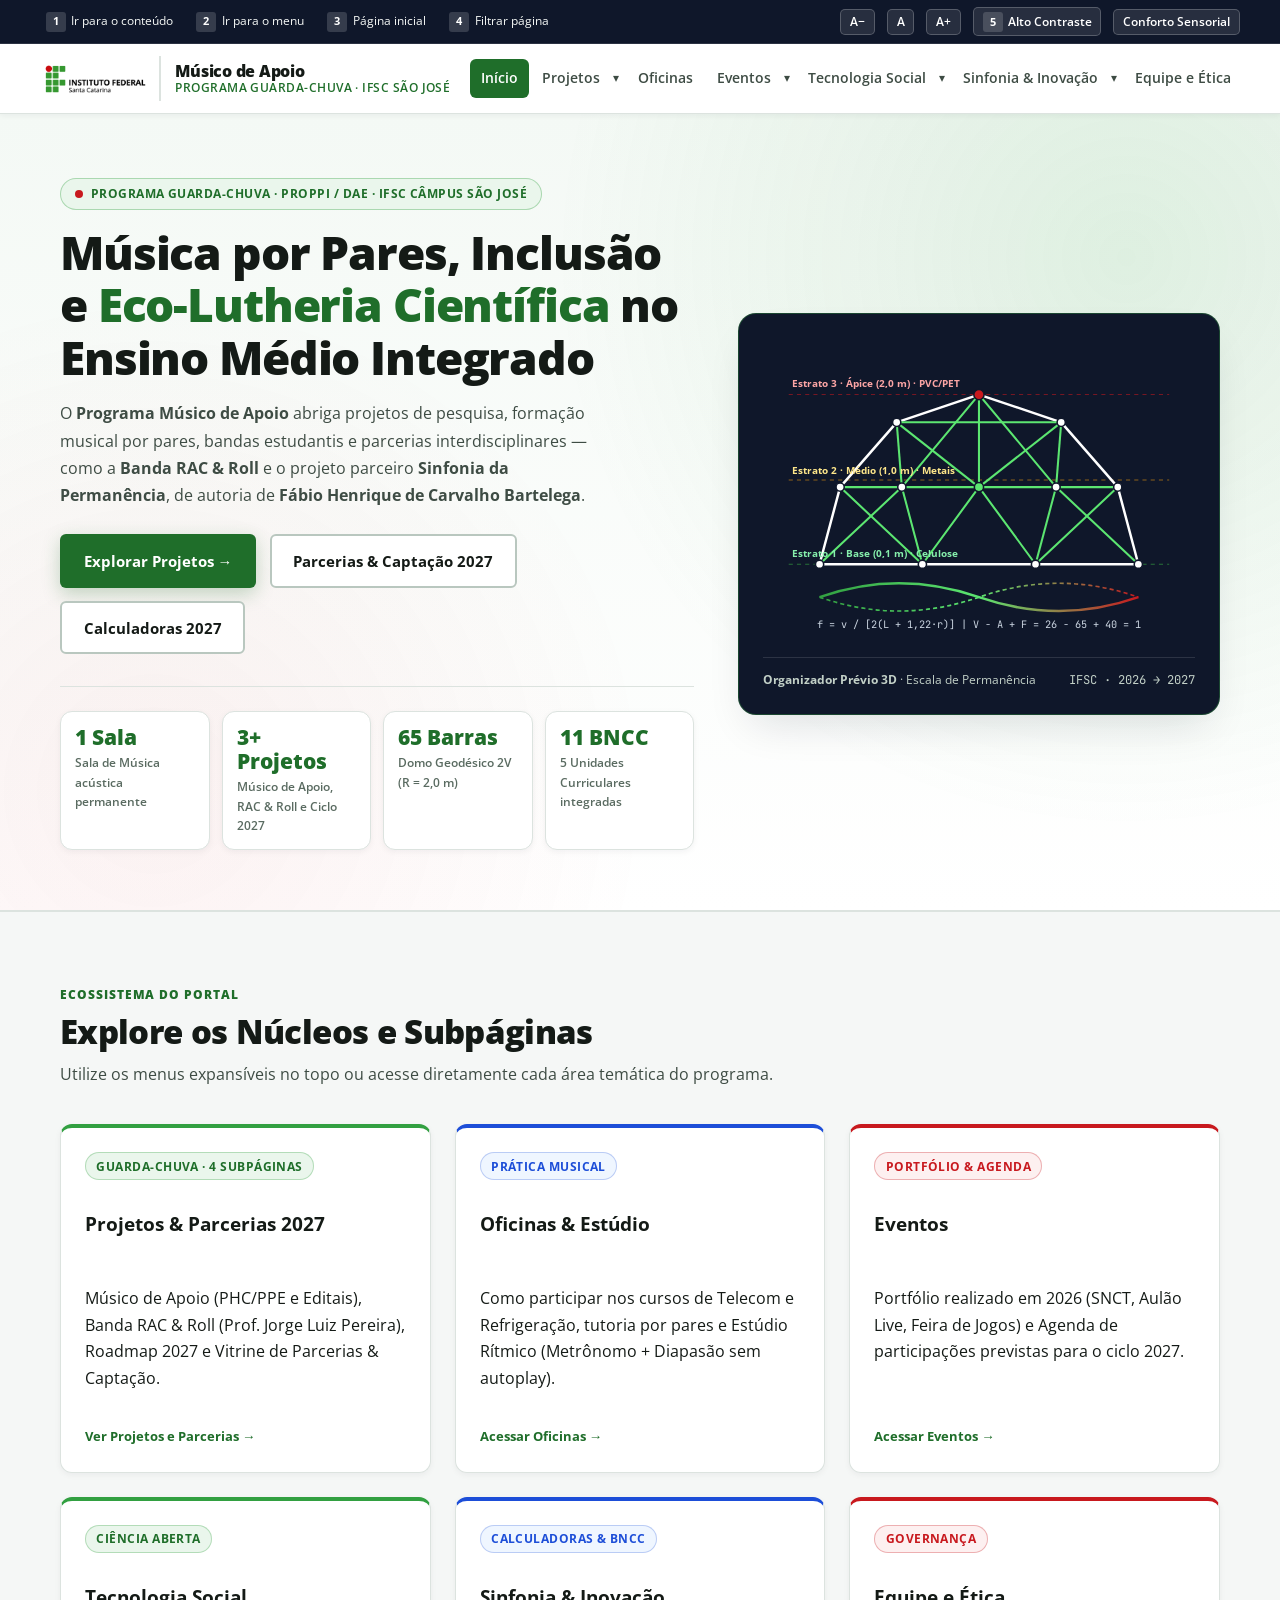
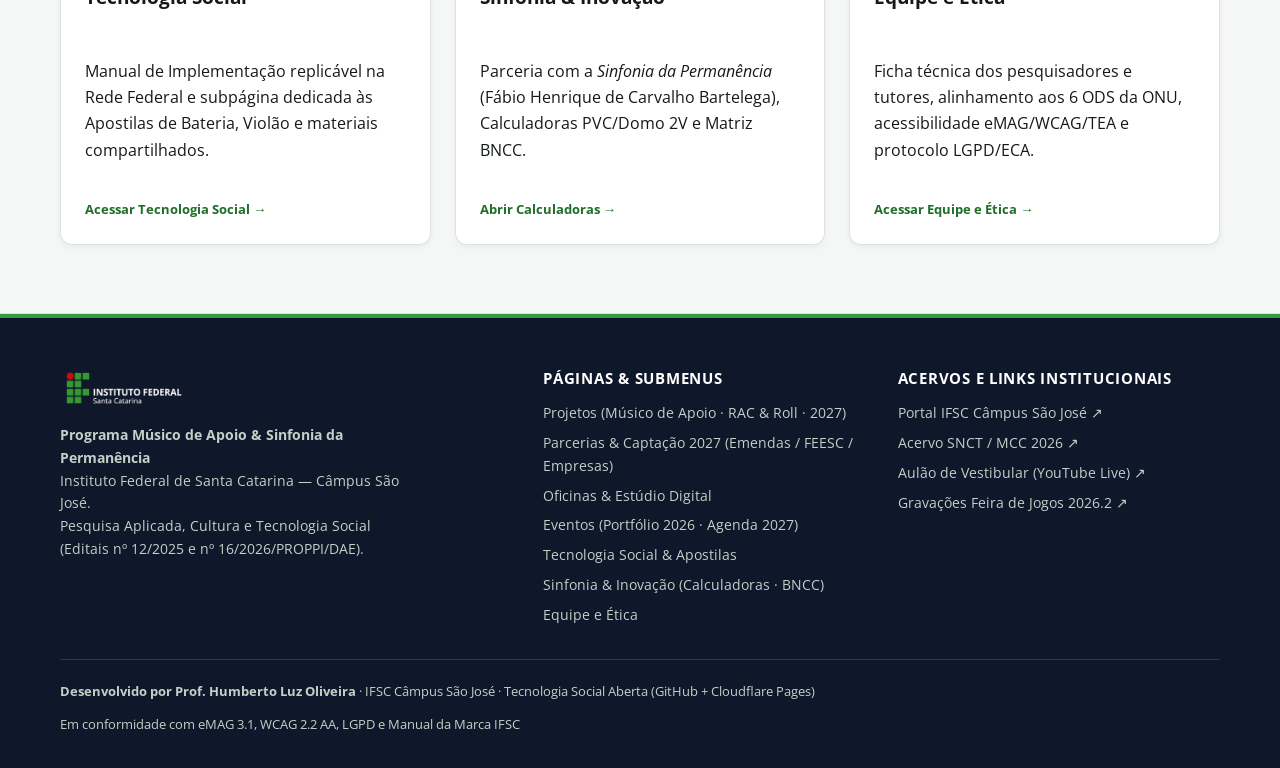
==== commit bdf66f49: "feat(v3.2): adiciona vitrine Parcerias 2027, Estudos Semanais e Roadmap 2027" ====
--- a/index.html
+++ b/index.html
@@ -62,7 +62,8 @@
             <ul class="dropdown-menu" aria-label="Submenu de Projetos">
               <li><a class="dropdown-link" href="projeto.html">Músico de Apoio (Base &amp; Editais)<small>Metodologia PHC/PPE, Sala de Música e ciclos PROPPI/DAE</small></a></li>
               <li><a class="dropdown-link" href="projeto-rac-and-roll.html">Banda RAC &amp; Roll<small>Projeto musical organizado pelo Prof. Jorge Luiz Pereira</small></a></li>
-              <li><a class="dropdown-link" href="projetos-futuros.html">Projetos Futuros · Ciclo 2027<small>Incubadora de novas iniciativas e oficinas em planejamento</small></a></li>
+              <li><a class="dropdown-link" href="projetos-futuros.html">Projetos Futuros · Ciclo 2027<small>Incubadora de novas iniciativas e roadmap em desenvolvimento</small></a></li>
+              <li><a class="dropdown-link" href="parcerias.html">Parcerias &amp; Captação 2027<small>Como apoiar via Emendas (MDE/LDB), FEESC ou Empresas de São José</small></a></li>
             </ul>
           </li>
           <li class="nav-item"><a class="nav-link" href="oficinas.html">Oficinas</a></li>
@@ -121,8 +122,8 @@
           </p>
           <div class="hero__actions">
             <a href="projeto.html" class="btn btn-primary">Explorar Projetos →</a>
+            <a href="parcerias.html" class="btn btn-secondary">Parcerias &amp; Captação 2027</a>
             <a href="sinfonia-inovacao.html" class="btn btn-secondary">Calculadoras 2027</a>
-            <a href="eventos.html" class="btn btn-secondary">Eventos &amp; Agenda</a>
           </div>
 
           <div class="hero__metrics" aria-label="Principais indicadores do programa">
@@ -190,10 +191,10 @@
 
         <div class="grid-3">
           <a href="projeto.html" class="hub-card card--accent-green" data-searchable>
-            <span class="pill">Guarda-Chuva · 3 Subpáginas</span>
-            <h3>Projetos</h3>
-            <p>Músico de Apoio (PHC/PPE e Editais), Banda RAC &amp; Roll (Prof. Jorge Luiz Pereira) e Incubadora de Projetos Futuros 2027.</p>
-            <span class="hub-card__cta">Ver Projetos →</span>
+            <span class="pill">Guarda-Chuva · 4 Subpáginas</span>
+            <h3>Projetos &amp; Parcerias 2027</h3>
+            <p>Músico de Apoio (PHC/PPE e Editais), Banda RAC &amp; Roll (Prof. Jorge Luiz Pereira), Roadmap 2027 e Vitrine de Parcerias &amp; Captação.</p>
+            <span class="hub-card__cta">Ver Projetos e Parcerias →</span>
           </a>
 
           <a href="oficinas.html" class="hub-card card--accent-blue" data-searchable>
@@ -252,6 +253,7 @@
           <h3>Páginas &amp; Submenus</h3>
           <ul class="footer-links">
             <li><a href="projeto.html">Projetos (Músico de Apoio · RAC &amp; Roll · 2027)</a></li>
+            <li><a href="parcerias.html">Parcerias &amp; Captação 2027 (Emendas / FEESC / Empresas)</a></li>
             <li><a href="oficinas.html">Oficinas &amp; Estúdio Digital</a></li>
             <li><a href="eventos.html">Eventos (Portfólio 2026 · Agenda 2027)</a></li>
             <li><a href="tecnologia-social.html">Tecnologia Social &amp; Apostilas</a></li>
--- a/assets/css/style.css
+++ b/assets/css/style.css
@@ -998,6 +998,12 @@
   background: var(--accent-blue-soft);
   color: var(--accent-blue);
   border-color: rgba(29, 78, 216, 0.25);
+}
+
+.pill--amber {
+  background: var(--accent-amber-soft);
+  color: var(--accent-amber);
+  border-color: rgba(180, 83, 9, 0.3);
 }
 
 .check-list {
